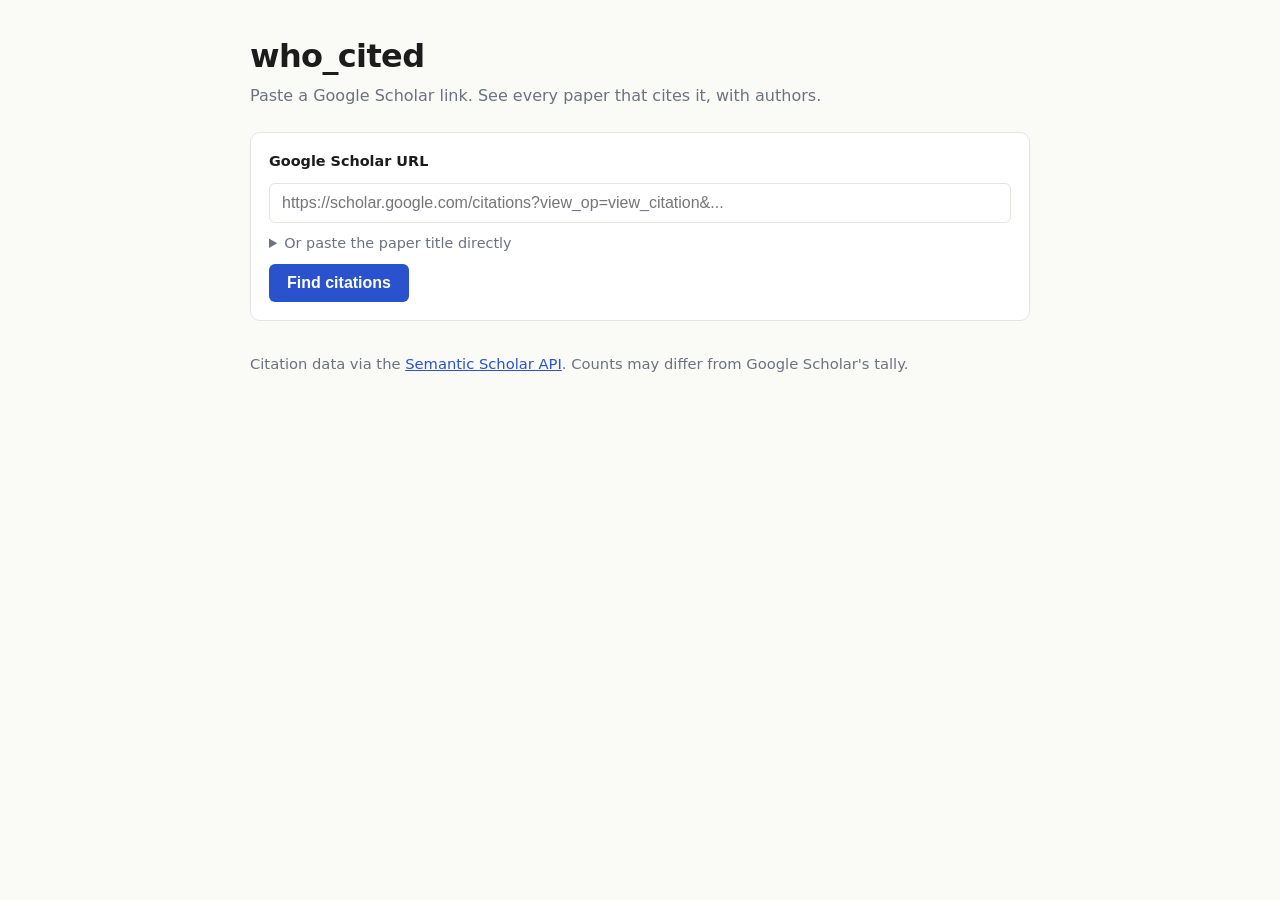
==== templates/index.html @ 2b82d714 "update" ====
<!doctype html>
<html lang="en">
<head>
  <meta charset="utf-8" />
  <meta name="viewport" content="width=device-width, initial-scale=1" />
  <title>who_cited — find papers that cite a Google Scholar article</title>
  <link rel="stylesheet" href="/static/style.css" />
</head>
<body>
  <main class="wrap">
    <header>
      <h1>who_cited</h1>
      <p class="sub">Paste a Google Scholar link. See every paper that cites it, with authors.</p>
    </header>

    <form id="search-form">
      <label for="url">Google Scholar URL</label>
      <input
        id="url"
        name="url"
        type="url"
        placeholder="https://scholar.google.com/citations?view_op=view_citation&..."
        autocomplete="off"
        required
      />
      <details id="title-fallback">
        <summary>Or paste the paper title directly</summary>
        <input id="title" name="title" type="text" placeholder="Paper title" autocomplete="off" />
      </details>
      <button type="submit" id="submit-btn">Find citations</button>
    </form>

    <section id="status" class="status" hidden></section>

    <section id="paper" class="paper" hidden>
      <h2 id="paper-title"></h2>
      <p id="paper-meta" class="muted"></p>
    </section>

    <section id="results" hidden>
      <h3><span id="count">0</span> citing papers</h3>
      <ol id="results-list"></ol>
    </section>

    <footer>
      <p class="muted">
        Citation data via the
        <a href="https://api.semanticscholar.org/" target="_blank" rel="noreferrer">Semantic Scholar API</a>.
        Counts may differ from Google Scholar's tally.
      </p>
    </footer>
  </main>

  <script src="/static/script.js"></script>
</body>
</html>
---- static/style.css ----
:root {
  --bg: #fafaf7;
  --fg: #1c1c1c;
  --muted: #6b7280;
  --accent: #2952cc;
  --accent-fg: #ffffff;
  --card: #ffffff;
  --border: #e5e5e0;
}

* { box-sizing: border-box; }

body {
  margin: 0;
  font-family: -apple-system, BlinkMacSystemFont, "Segoe UI", system-ui, sans-serif;
  background: var(--bg);
  color: var(--fg);
  line-height: 1.5;
}

.wrap {
  max-width: 820px;
  margin: 0 auto;
  padding: 32px 20px 80px;
}

header h1 {
  margin: 0 0 4px;
  font-size: 2rem;
  letter-spacing: -0.02em;
}

.sub {
  margin: 0 0 24px;
  color: var(--muted);
}

form {
  display: flex;
  flex-direction: column;
  gap: 10px;
  background: var(--card);
  border: 1px solid var(--border);
  border-radius: 10px;
  padding: 18px;
  margin-bottom: 16px;
}

label {
  font-size: 0.9rem;
  font-weight: 600;
}

input[type="url"], input[type="text"] {
  width: 100%;
  padding: 10px 12px;
  font-size: 1rem;
  border: 1px solid var(--border);
  border-radius: 6px;
  background: #fff;
}

input:focus {
  outline: 2px solid var(--accent);
  outline-offset: -1px;
}

details summary {
  cursor: pointer;
  color: var(--muted);
  font-size: 0.9rem;
}

details[open] summary { margin-bottom: 8px; }

button {
  align-self: flex-start;
  padding: 10px 18px;
  font-size: 1rem;
  font-weight: 600;
  background: var(--accent);
  color: var(--accent-fg);
  border: 0;
  border-radius: 6px;
  cursor: pointer;
}

button:disabled {
  opacity: 0.6;
  cursor: progress;
}

.status {
  padding: 12px 14px;
  border-radius: 8px;
  background: #fff8e1;
  border: 1px solid #f1c40f33;
  margin: 12px 0;
}

.status.error { background: #fdecea; border-color: #f5c6cb; }
.status.info  { background: #e8f0fe; border-color: #c3d4f7; }

.paper {
  background: var(--card);
  border: 1px solid var(--border);
  border-radius: 10px;
  padding: 16px 18px;
  margin: 16px 0;
}

.paper h2 { margin: 0 0 6px; font-size: 1.15rem; }

.muted { color: var(--muted); font-size: 0.92rem; }

#results h3 {
  margin: 24px 0 8px;
  font-size: 1.05rem;
  color: var(--muted);
  font-weight: 600;
}

#results-list {
  list-style: decimal;
  padding-left: 28px;
  margin: 0;
}

#results-list li {
  padding: 10px 4px;
  border-bottom: 1px solid var(--border);
}

#results-list li:last-child { border-bottom: 0; }

#results-list .title {
  font-weight: 600;
  text-decoration: none;
  color: var(--fg);
}

#results-list .title:hover { color: var(--accent); }

#results-list .authors {
  color: var(--fg);
  font-size: 0.95rem;
  margin-top: 2px;
}

#results-list .meta {
  color: var(--muted);
  font-size: 0.88rem;
  margin-top: 2px;
}

footer {
  margin-top: 32px;
  font-size: 0.85rem;
}

footer a { color: var(--accent); }
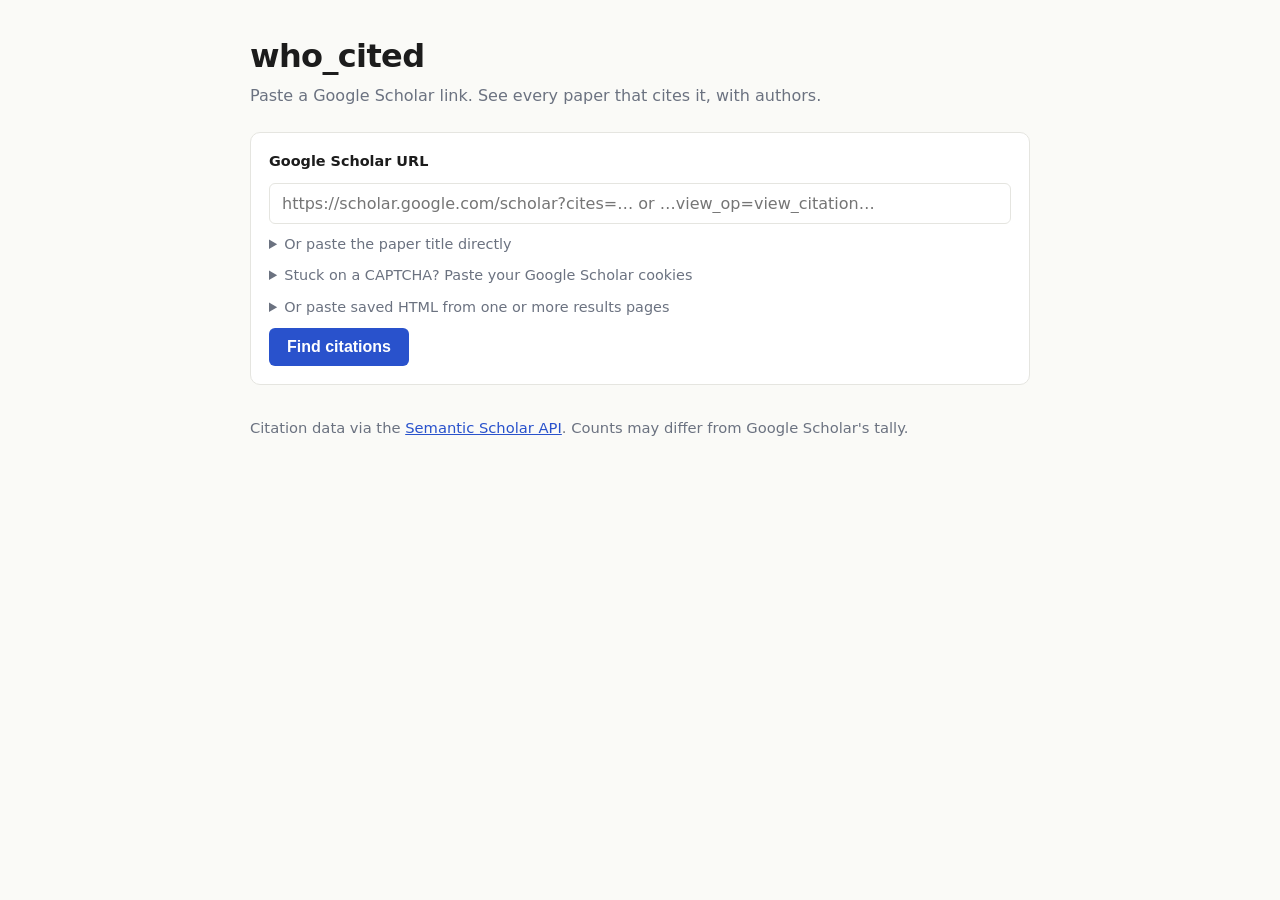
==== commit ab9c3c85: "support GS cites= URLs with multi-page scraping and fallback paths Adds three new ways to fetch citi" ====
--- a/templates/index.html
+++ b/templates/index.html
@@ -19,13 +19,33 @@
         id="url"
         name="url"
         type="url"
-        placeholder="https://scholar.google.com/citations?view_op=view_citation&..."
+        placeholder="https://scholar.google.com/scholar?cites=… or …view_op=view_citation…"
         autocomplete="off"
-        required
       />
       <details id="title-fallback">
         <summary>Or paste the paper title directly</summary>
         <input id="title" name="title" type="text" placeholder="Paper title" autocomplete="off" />
+      </details>
+      <details id="cookie-fallback">
+        <summary>Stuck on a CAPTCHA? Paste your Google Scholar cookies</summary>
+        <input
+          id="cookies"
+          name="cookies"
+          type="text"
+          placeholder="NID=...; __Secure-3PSID=...; __Secure-3PAPISID=...; (from a logged-in browser tab)"
+          autocomplete="off"
+        />
+        <p class="muted">DevTools → Application → Cookies → scholar.google.com. Copy as a single header string.</p>
+      </details>
+      <details id="html-fallback">
+        <summary>Or paste saved HTML from one or more results pages</summary>
+        <textarea
+          id="html"
+          name="html"
+          rows="6"
+          placeholder="View source of scholar.google.com/scholar?cites=… and paste here. Concatenate multiple pages for more results."
+        ></textarea>
+        <p class="muted">Foolproof fallback when GS blocks the scraper.</p>
       </details>
       <button type="submit" id="submit-btn">Find citations</button>
     </form>
@@ -38,7 +58,7 @@
     </section>
 
     <section id="results" hidden>
-      <h3><span id="count">0</span> citing papers</h3>
+      <h3><span id="count">0</span> citing papers <span id="total-suffix" class="muted"></span></h3>
       <ol id="results-list"></ol>
     </section>
 
--- a/static/style.css
+++ b/static/style.css
@@ -51,14 +51,17 @@
   font-weight: 600;
 }
 
-input[type="url"], input[type="text"] {
+input[type="url"], input[type="text"], textarea {
   width: 100%;
   padding: 10px 12px;
   font-size: 1rem;
   border: 1px solid var(--border);
   border-radius: 6px;
   background: #fff;
+  font-family: inherit;
 }
+
+textarea { resize: vertical; min-height: 80px; }
 
 input:focus {
   outline: 2px solid var(--accent);
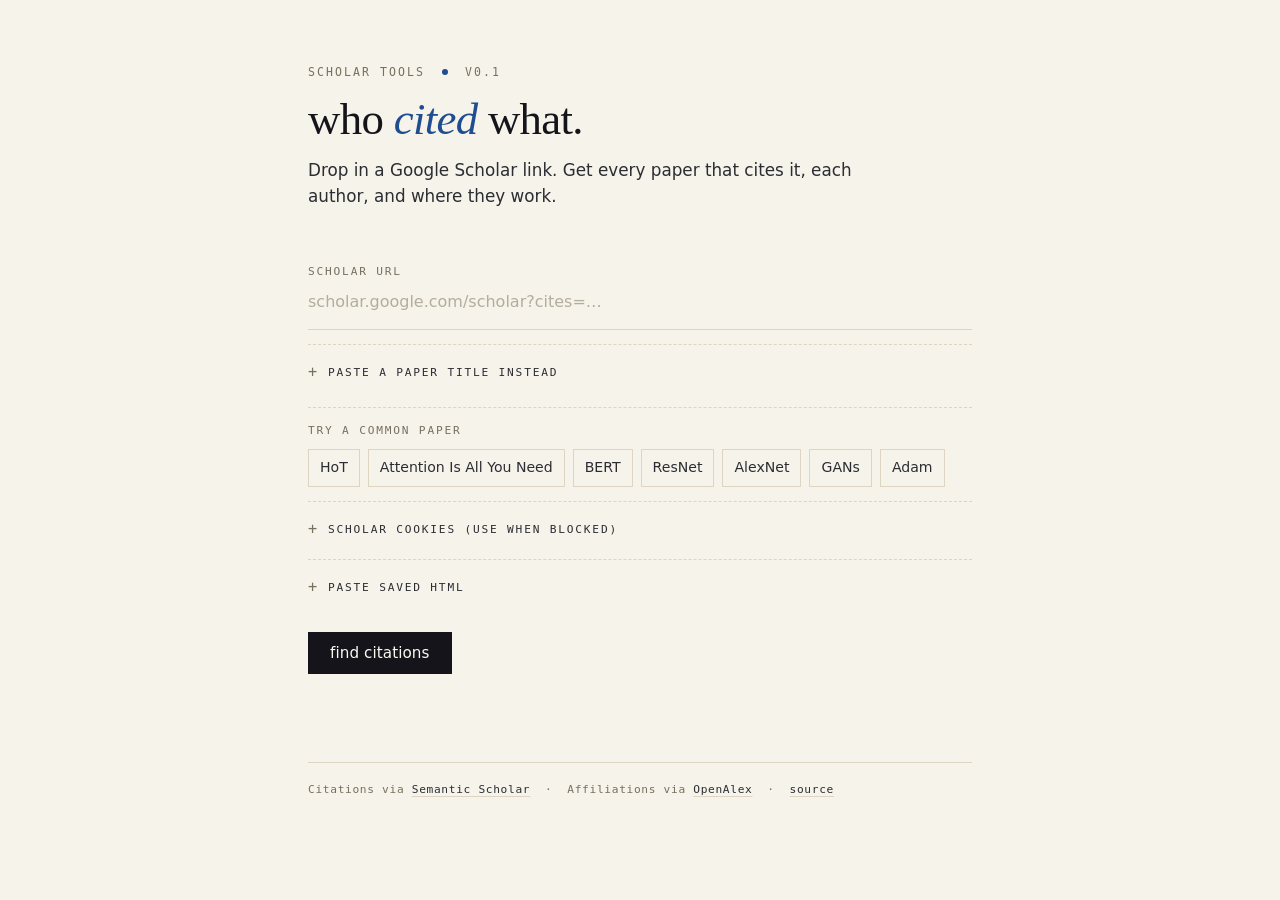
==== commit 6a072596: "Add preset citation examples and blocked Scholar guidance" ====
--- a/templates/index.html
+++ b/templates/index.html
@@ -3,70 +3,110 @@
 <head>
   <meta charset="utf-8" />
   <meta name="viewport" content="width=device-width, initial-scale=1" />
-  <title>who_cited — find papers that cite a Google Scholar article</title>
+  <title>who_cited — every paper that cites yours</title>
   <link rel="stylesheet" href="/static/style.css" />
 </head>
 <body>
   <main class="wrap">
     <header>
-      <h1>who_cited</h1>
-      <p class="sub">Paste a Google Scholar link. See every paper that cites it, with authors.</p>
+      <p class="kicker">scholar tools <span class="dot"></span> v0.1</p>
+      <h1>who <em>cited</em> what.</h1>
+      <p class="sub">
+        Drop in a Google Scholar link. Get every paper that cites it,
+        each author, and where they work.
+      </p>
     </header>
 
     <form id="search-form">
-      <label for="url">Google Scholar URL</label>
-      <input
-        id="url"
-        name="url"
-        type="url"
-        placeholder="https://scholar.google.com/scholar?cites=… or …view_op=view_citation…"
-        autocomplete="off"
-      />
-      <details id="title-fallback">
-        <summary>Or paste the paper title directly</summary>
-        <input id="title" name="title" type="text" placeholder="Paper title" autocomplete="off" />
-      </details>
-      <details id="cookie-fallback">
-        <summary>Stuck on a CAPTCHA? Paste your Google Scholar cookies</summary>
+      <div class="field">
+        <label for="url">scholar URL</label>
         <input
-          id="cookies"
-          name="cookies"
-          type="text"
-          placeholder="NID=...; __Secure-3PSID=...; __Secure-3PAPISID=...; (from a logged-in browser tab)"
+          id="url"
+          name="url"
+          type="url"
+          placeholder="scholar.google.com/scholar?cites=…"
           autocomplete="off"
         />
-        <p class="muted">DevTools → Application → Cookies → scholar.google.com. Copy as a single header string.</p>
+      </div>
+
+      <details id="title-fallback">
+        <summary>paste a paper title instead</summary>
+        <div class="field" style="margin-top: 8px;">
+          <input id="title" name="title" type="text" placeholder="Attention Is All You Need" autocomplete="off" />
+        </div>
       </details>
+
+      <section class="presets" aria-labelledby="presets-label">
+        <p id="presets-label">try a common paper</p>
+        <div class="preset-buttons">
+          <button
+            type="button"
+            data-title="HoT: Highlighted Chain of Thought for Referencing Supporting Facts from Inputs"
+            data-url="https://scholar.google.com/scholar_lookup?arxiv_id=2503.02003&amp;hl=en"
+          >HoT</button>
+          <button type="button" data-title="Attention Is All You Need">Attention Is All You Need</button>
+          <button type="button" data-title="BERT: Pre-training of Deep Bidirectional Transformers for Language Understanding">BERT</button>
+          <button type="button" data-title="Deep Residual Learning for Image Recognition">ResNet</button>
+          <button type="button" data-title="ImageNet Classification with Deep Convolutional Neural Networks">AlexNet</button>
+          <button type="button" data-title="Generative Adversarial Nets">GANs</button>
+          <button type="button" data-title="Adam: A Method for Stochastic Optimization">Adam</button>
+        </div>
+      </section>
+
+      <details id="cookie-fallback">
+        <summary>scholar cookies (use when blocked)</summary>
+        <div class="field" style="margin-top: 8px;">
+          <input
+            id="cookies"
+            name="cookies"
+            type="text"
+            placeholder="NID=…; __Secure-3PSID=…"
+            autocomplete="off"
+          />
+        </div>
+        <p class="muted">DevTools → Application → Cookies → scholar.google.com. Paste as one header string.</p>
+      </details>
+
       <details id="html-fallback">
-        <summary>Or paste saved HTML from one or more results pages</summary>
-        <textarea
-          id="html"
-          name="html"
-          rows="6"
-          placeholder="View source of scholar.google.com/scholar?cites=… and paste here. Concatenate multiple pages for more results."
-        ></textarea>
+        <summary>paste saved HTML</summary>
+        <div class="field" style="margin-top: 8px;">
+          <textarea
+            id="html"
+            name="html"
+            rows="6"
+            placeholder="view-source of scholar.google.com/scholar?cites=… — concatenate multiple pages for more results"
+          ></textarea>
+        </div>
         <p class="muted">Foolproof fallback when GS blocks the scraper.</p>
       </details>
-      <button type="submit" id="submit-btn">Find citations</button>
+
+      <button type="submit" id="submit-btn">find citations</button>
     </form>
 
     <section id="status" class="status" hidden></section>
 
     <section id="paper" class="paper" hidden>
       <h2 id="paper-title"></h2>
-      <p id="paper-meta" class="muted"></p>
+      <p id="paper-meta"></p>
     </section>
 
     <section id="results" hidden>
-      <h3><span id="count">0</span> citing papers <span id="total-suffix" class="muted"></span></h3>
+      <h3>
+        <span id="count">0</span>
+        <span>citing papers</span>
+        <span id="total-suffix"></span>
+      </h3>
       <ol id="results-list"></ol>
     </section>
 
     <footer>
-      <p class="muted">
-        Citation data via the
-        <a href="https://api.semanticscholar.org/" target="_blank" rel="noreferrer">Semantic Scholar API</a>.
-        Counts may differ from Google Scholar's tally.
+      <p>
+        Citations via
+        <a href="https://api.semanticscholar.org/" target="_blank" rel="noreferrer">Semantic Scholar</a>
+        &nbsp;·&nbsp; Affiliations via
+        <a href="https://openalex.org/" target="_blank" rel="noreferrer">OpenAlex</a>
+        &nbsp;·&nbsp;
+        <a href="https://github.com/LoganBolton/who_cited" target="_blank" rel="noreferrer">source</a>
       </p>
     </footer>
   </main>
--- a/static/style.css
+++ b/static/style.css
@@ -1,164 +1,455 @@
 :root {
-  --bg: #fafaf7;
-  --fg: #1c1c1c;
-  --muted: #6b7280;
-  --accent: #2952cc;
-  --accent-fg: #ffffff;
-  --card: #ffffff;
-  --border: #e5e5e0;
+  --bg: #f6f3eb;
+  --paper: #fbf9f2;
+  --ink: #14141a;
+  --ink-2: #2c2c33;
+  --muted: #76705f;
+  --rule: #ddd5c1;
+  --rule-soft: #ece5d2;
+  --accent: #1f4d8f;
+  --warn: #b34320;
+
+  --serif: "Iowan Old Style", "Charter", "Palatino Linotype", "Palatino", Georgia, serif;
+  --sans: -apple-system, BlinkMacSystemFont, "Inter", "Segoe UI", system-ui, sans-serif;
+  --mono: "IBM Plex Mono", "JetBrains Mono", "Source Code Pro", ui-monospace, "SF Mono", Menlo, monospace;
 }
 
 * { box-sizing: border-box; }
+
+html { -webkit-font-smoothing: antialiased; -moz-osx-font-smoothing: grayscale; }
 
 body {
   margin: 0;
-  font-family: -apple-system, BlinkMacSystemFont, "Segoe UI", system-ui, sans-serif;
+  font-family: var(--sans);
   background: var(--bg);
-  color: var(--fg);
-  line-height: 1.5;
-}
+  color: var(--ink);
+  font-size: 16px;
+  line-height: 1.55;
+}
+
+::selection { background: var(--ink); color: var(--paper); }
 
 .wrap {
-  max-width: 820px;
+  max-width: 720px;
   margin: 0 auto;
-  padding: 32px 20px 80px;
-}
-
-header h1 {
-  margin: 0 0 4px;
-  font-size: 2rem;
-  letter-spacing: -0.02em;
-}
+  padding: 64px 28px 96px;
+}
+
+/* ---------- header ---------------------------------------------------- */
+
+header { margin-bottom: 48px; }
+
+.kicker {
+  font-family: var(--mono);
+  font-size: 0.72rem;
+  letter-spacing: 0.18em;
+  text-transform: uppercase;
+  color: var(--muted);
+  margin: 0 0 14px;
+}
+
+.kicker .dot {
+  display: inline-block;
+  width: 6px;
+  height: 6px;
+  background: var(--accent);
+  border-radius: 50%;
+  vertical-align: 1px;
+  margin: 0 8px;
+}
+
+h1 {
+  font-family: var(--serif);
+  font-weight: 500;
+  font-size: clamp(2.2rem, 5vw, 2.8rem);
+  line-height: 1.05;
+  letter-spacing: -0.015em;
+  margin: 0 0 14px;
+}
+
+h1 em { font-style: italic; color: var(--accent); font-weight: 400; }
 
 .sub {
-  margin: 0 0 24px;
-  color: var(--muted);
-}
-
-form {
+  font-size: 1.05rem;
+  color: var(--ink-2);
+  max-width: 56ch;
+  margin: 0;
+}
+
+/* ---------- form ------------------------------------------------------ */
+
+form { margin-top: 36px; }
+
+.field {
   display: flex;
   flex-direction: column;
+  border-bottom: 1px solid var(--rule);
+  padding: 6px 0 8px;
+  margin-bottom: 6px;
+  transition: border-color 0.15s ease;
+}
+
+.field:focus-within { border-bottom-color: var(--ink); }
+
+label, summary {
+  font-family: var(--mono);
+  font-size: 0.7rem;
+  letter-spacing: 0.16em;
+  text-transform: uppercase;
+  color: var(--muted);
+}
+
+label { margin-bottom: 6px; }
+
+input[type="url"],
+input[type="text"],
+textarea {
+  width: 100%;
+  background: transparent;
+  border: 0;
+  padding: 4px 0 6px;
+  font: inherit;
+  color: var(--ink);
+}
+
+input::placeholder, textarea::placeholder { color: #b3ad9c; }
+input:focus, textarea:focus { outline: 0; }
+
+textarea {
+  resize: vertical;
+  min-height: 96px;
+  font-family: var(--mono);
+  font-size: 0.85rem;
+  line-height: 1.5;
+  padding-top: 8px;
+}
+
+/* details panels: cookie / html / title fallbacks */
+details {
+  margin: 14px 0 0;
+  border-top: 1px dashed var(--rule);
+  padding-top: 12px;
+}
+
+details summary {
+  list-style: none;
+  cursor: pointer;
+  user-select: none;
+  display: inline-flex;
+  align-items: center;
+  gap: 8px;
+  color: var(--ink-2);
+  padding: 4px 0;
+}
+details summary::-webkit-details-marker { display: none; }
+details summary::before {
+  content: "+";
+  font-family: var(--mono);
+  color: var(--muted);
+  font-size: 0.95rem;
+  width: 12px;
+  display: inline-block;
+}
+details[open] summary::before { content: "−"; }
+details summary:hover { color: var(--ink); }
+
+details p.muted {
+  font-family: var(--sans);
+  font-size: 0.82rem;
+  letter-spacing: 0;
+  text-transform: none;
+  color: var(--muted);
+  margin: 6px 0 0;
+}
+
+details > input,
+details > textarea { margin-top: 8px; }
+
+.presets {
+  margin: 18px 0 0;
+  padding-top: 14px;
+  border-top: 1px dashed var(--rule);
+}
+
+.presets p {
+  margin: 0 0 10px;
+  font-family: var(--mono);
+  font-size: 0.7rem;
+  letter-spacing: 0.16em;
+  text-transform: uppercase;
+  color: var(--muted);
+}
+
+.preset-buttons {
+  display: flex;
+  flex-wrap: wrap;
+  gap: 8px;
+}
+
+.preset-buttons button {
+  min-height: 34px;
+  padding: 7px 11px;
+  border: 1px solid var(--rule);
+  background: transparent;
+  color: var(--ink-2);
+  font: inherit;
+  font-size: 0.88rem;
+  cursor: pointer;
+  transition: border-color 0.15s ease, background 0.15s ease, color 0.15s ease;
+}
+
+.preset-buttons button:hover {
+  border-color: var(--ink);
+  color: var(--ink);
+  background: rgba(20, 20, 26, 0.035);
+}
+
+.preset-buttons button:disabled {
+  cursor: progress;
+  color: var(--muted);
+  border-color: var(--rule-soft);
+}
+
+.preset-buttons button[aria-busy="true"] {
+  border-color: var(--accent);
+  color: var(--accent);
+  background: rgba(31, 77, 143, 0.06);
+}
+
+button[type="submit"] {
+  margin-top: 28px;
+  padding: 12px 22px;
+  background: var(--ink);
+  color: var(--paper);
+  border: 0;
+  font-family: var(--sans);
+  font-weight: 500;
+  font-size: 0.95rem;
+  letter-spacing: 0.005em;
+  cursor: pointer;
+  transition: background 0.15s ease, transform 0.05s ease;
+}
+button[type="submit"]:hover { background: #000; }
+button[type="submit"]:active { transform: translateY(1px); }
+button[type="submit"]:disabled { background: var(--muted); cursor: progress; }
+
+/* ---------- status ---------------------------------------------------- */
+
+.status {
+  margin-top: 32px;
+  padding: 10px 14px;
+  font-size: 0.92rem;
+  border-left: 2px solid var(--accent);
+  background: rgba(31, 77, 143, 0.05);
+  color: var(--ink-2);
+  white-space: pre-line;
+}
+.status.error { border-left-color: var(--warn); background: rgba(179, 67, 32, 0.06); }
+
+/* ---------- paper meta (currently a placeholder; render small) -------- */
+
+.paper {
+  margin-top: 36px;
+  padding-bottom: 18px;
+  border-bottom: 1px solid var(--rule-soft);
+}
+.paper h2 {
+  font-family: var(--serif);
+  font-size: 1.1rem;
+  font-weight: 500;
+  margin: 0 0 4px;
+  color: var(--ink-2);
+}
+.paper p {
+  font-family: var(--mono);
+  font-size: 0.72rem;
+  letter-spacing: 0.06em;
+  color: var(--muted);
+  margin: 0;
+}
+
+/* ---------- results --------------------------------------------------- */
+
+#results { margin-top: 44px; }
+
+#results h3 {
+  font-family: var(--mono);
+  font-size: 0.7rem;
+  letter-spacing: 0.18em;
+  text-transform: uppercase;
+  color: var(--muted);
+  font-weight: 500;
+  margin: 0 0 24px;
+  display: flex;
+  align-items: baseline;
   gap: 10px;
-  background: var(--card);
-  border: 1px solid var(--border);
-  border-radius: 10px;
-  padding: 18px;
-  margin-bottom: 16px;
-}
-
-label {
-  font-size: 0.9rem;
-  font-weight: 600;
-}
-
-input[type="url"], input[type="text"], textarea {
-  width: 100%;
-  padding: 10px 12px;
-  font-size: 1rem;
-  border: 1px solid var(--border);
-  border-radius: 6px;
-  background: #fff;
-  font-family: inherit;
-}
-
-textarea { resize: vertical; min-height: 80px; }
-
-input:focus {
-  outline: 2px solid var(--accent);
-  outline-offset: -1px;
-}
-
-details summary {
-  cursor: pointer;
-  color: var(--muted);
-  font-size: 0.9rem;
-}
-
-details[open] summary { margin-bottom: 8px; }
-
-button {
-  align-self: flex-start;
-  padding: 10px 18px;
-  font-size: 1rem;
-  font-weight: 600;
-  background: var(--accent);
-  color: var(--accent-fg);
-  border: 0;
-  border-radius: 6px;
-  cursor: pointer;
-}
-
-button:disabled {
-  opacity: 0.6;
-  cursor: progress;
-}
-
-.status {
-  padding: 12px 14px;
-  border-radius: 8px;
-  background: #fff8e1;
-  border: 1px solid #f1c40f33;
-  margin: 12px 0;
-}
-
-.status.error { background: #fdecea; border-color: #f5c6cb; }
-.status.info  { background: #e8f0fe; border-color: #c3d4f7; }
-
-.paper {
-  background: var(--card);
-  border: 1px solid var(--border);
-  border-radius: 10px;
-  padding: 16px 18px;
-  margin: 16px 0;
-}
-
-.paper h2 { margin: 0 0 6px; font-size: 1.15rem; }
-
-.muted { color: var(--muted); font-size: 0.92rem; }
-
-#results h3 {
-  margin: 24px 0 8px;
-  font-size: 1.05rem;
-  color: var(--muted);
-  font-weight: 600;
+}
+
+#results h3 #count {
+  font-family: var(--serif);
+  font-size: 1.6rem;
+  font-weight: 500;
+  color: var(--ink);
+  letter-spacing: -0.01em;
+}
+
+#results h3 #total-suffix {
+  font-family: var(--mono);
+  font-size: 0.72rem;
+  letter-spacing: 0.06em;
+  color: var(--muted);
+  text-transform: none;
 }
 
 #results-list {
-  list-style: decimal;
-  padding-left: 28px;
+  list-style: none;
   margin: 0;
+  padding: 0;
+  counter-reset: ref;
 }
 
 #results-list li {
-  padding: 10px 4px;
-  border-bottom: 1px solid var(--border);
-}
-
-#results-list li:last-child { border-bottom: 0; }
+  counter-increment: ref;
+  position: relative;
+  padding: 22px 0 22px 56px;
+  border-top: 1px solid var(--rule-soft);
+}
+
+#results-list li::before {
+  content: counter(ref, decimal-leading-zero);
+  position: absolute;
+  left: 0;
+  top: 24px;
+  font-family: var(--mono);
+  font-size: 0.7rem;
+  letter-spacing: 0.08em;
+  color: var(--muted);
+}
 
 #results-list .title {
-  font-weight: 600;
+  display: inline;
+  font-family: var(--serif);
+  font-size: 1.18rem;
+  line-height: 1.32;
+  font-weight: 500;
+  color: var(--ink);
   text-decoration: none;
-  color: var(--fg);
-}
-
-#results-list .title:hover { color: var(--accent); }
-
-#results-list .authors {
-  color: var(--fg);
-  font-size: 0.95rem;
-  margin-top: 2px;
-}
+  letter-spacing: -0.005em;
+  background-image: linear-gradient(var(--rule), var(--rule));
+  background-repeat: no-repeat;
+  background-size: 100% 1px;
+  background-position: 0 100%;
+  transition: background-image 0.15s ease;
+}
+#results-list .title:hover {
+  background-image: linear-gradient(var(--ink), var(--ink));
+}
+
+/* ---------- authors --------------------------------------------------- */
+
+.authors { margin-top: 12px; }
+
+.author-list {
+  list-style: none;
+  margin: 0;
+  padding: 0;
+  display: grid;
+  grid-template-columns: repeat(auto-fit, minmax(170px, 1fr));
+  gap: 8px 20px;
+  font-size: 0.92rem;
+}
+
+.author-list .author {
+  display: flex;
+  flex-direction: column;
+  gap: 1px;
+  min-width: 0;
+}
+
+.author-list .author-name {
+  color: var(--ink-2);
+  font-weight: 500;
+  letter-spacing: -0.005em;
+  white-space: nowrap;
+  overflow: hidden;
+  text-overflow: ellipsis;
+}
+
+.author-list .author-affil {
+  color: var(--muted);
+  font-family: var(--serif);
+  font-style: italic;
+  font-size: 0.85rem;
+  letter-spacing: 0;
+  white-space: nowrap;
+  overflow: hidden;
+  text-overflow: ellipsis;
+}
+
+.author-list .author-more {
+  color: var(--muted);
+  font-style: italic;
+  font-family: var(--serif);
+  font-size: 0.92rem;
+  align-self: center;
+}
+
+/* ---------- per-result meta line ------------------------------------- */
 
 #results-list .meta {
-  color: var(--muted);
-  font-size: 0.88rem;
-  margin-top: 2px;
-}
+  font-family: var(--mono);
+  font-size: 0.7rem;
+  letter-spacing: 0.06em;
+  color: var(--muted);
+  margin-top: 10px;
+  text-transform: lowercase;
+}
+
+/* ---------- footer --------------------------------------------------- */
 
 footer {
-  margin-top: 32px;
-  font-size: 0.85rem;
-}
-
-footer a { color: var(--accent); }
+  margin-top: 88px;
+  padding-top: 18px;
+  border-top: 1px solid var(--rule);
+  font-family: var(--mono);
+  font-size: 0.7rem;
+  letter-spacing: 0.06em;
+  color: var(--muted);
+}
+footer p { margin: 0; }
+footer a {
+  color: var(--ink-2);
+  text-decoration: underline;
+  text-decoration-color: var(--rule);
+  text-underline-offset: 3px;
+  transition: text-decoration-color 0.15s ease;
+}
+footer a:hover { text-decoration-color: var(--ink); }
+
+/* ---------- dark mode ------------------------------------------------ */
+
+@media (prefers-color-scheme: dark) {
+  :root {
+    --bg: #15141a;
+    --paper: #1c1b22;
+    --ink: #ece9e0;
+    --ink-2: #d4cfc1;
+    --muted: #88836f;
+    --rule: #2c2b33;
+    --rule-soft: #232229;
+    --accent: #8aaee0;
+    --warn: #d27a55;
+  }
+  ::selection { background: var(--ink); color: var(--bg); }
+  button[type="submit"]:hover { background: #fff; color: var(--bg); }
+  .preset-buttons button:hover { background: rgba(236, 233, 224, 0.06); }
+  input::placeholder, textarea::placeholder { color: #555248; }
+}
+
+/* ---------- small screens -------------------------------------------- */
+
+@media (max-width: 520px) {
+  .wrap { padding: 40px 18px 64px; }
+  #results-list li { padding-left: 40px; }
+  .author-list { grid-template-columns: 1fr 1fr; }
+}
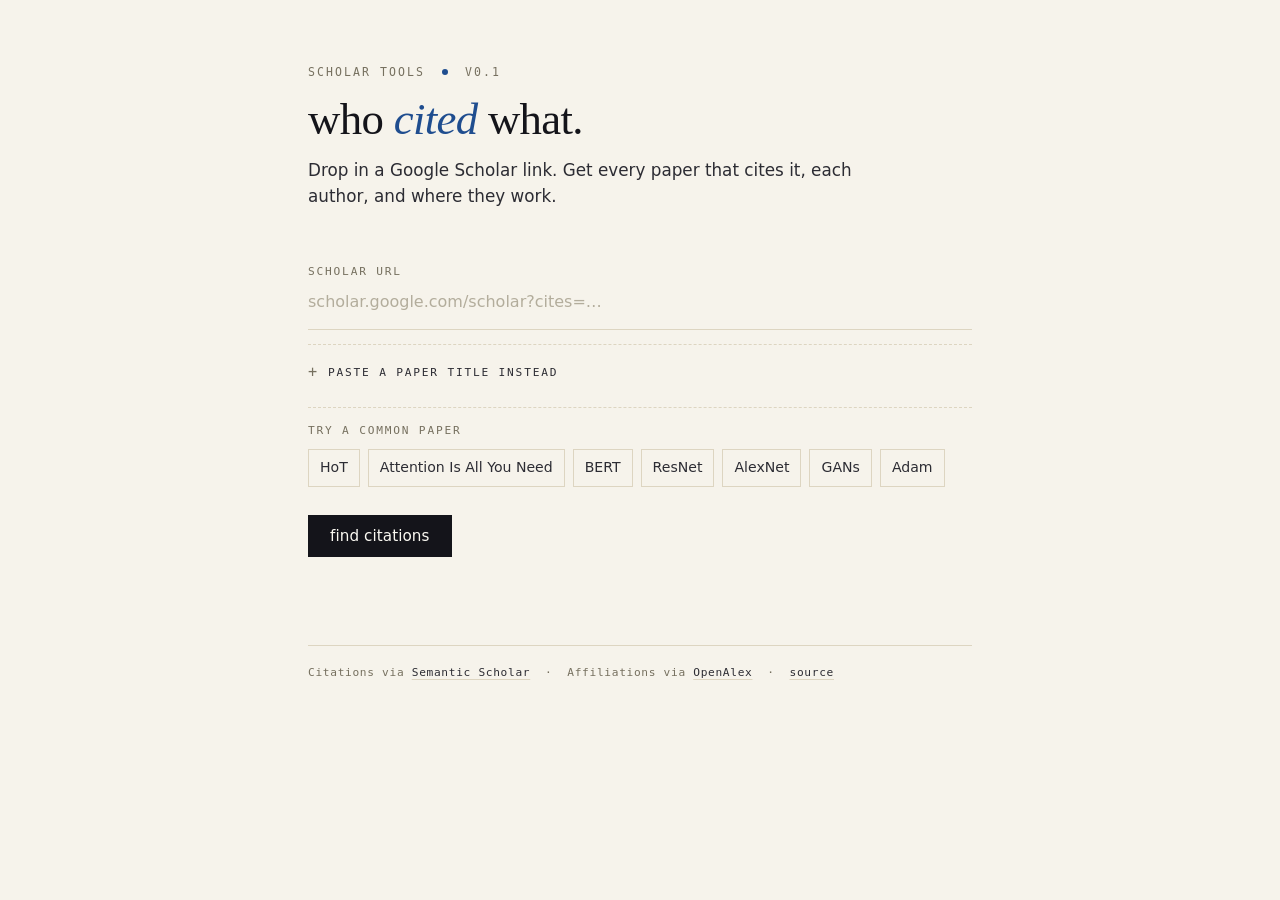
==== commit 0afde34b: "Remove manual Scholar fallback inputs" ====
--- a/templates/index.html
+++ b/templates/index.html
@@ -53,33 +53,6 @@
         </div>
       </section>
 
-      <details id="cookie-fallback">
-        <summary>scholar cookies (use when blocked)</summary>
-        <div class="field" style="margin-top: 8px;">
-          <input
-            id="cookies"
-            name="cookies"
-            type="text"
-            placeholder="NID=…; __Secure-3PSID=…"
-            autocomplete="off"
-          />
-        </div>
-        <p class="muted">DevTools → Application → Cookies → scholar.google.com. Paste as one header string.</p>
-      </details>
-
-      <details id="html-fallback">
-        <summary>paste saved HTML</summary>
-        <div class="field" style="margin-top: 8px;">
-          <textarea
-            id="html"
-            name="html"
-            rows="6"
-            placeholder="view-source of scholar.google.com/scholar?cites=… — concatenate multiple pages for more results"
-          ></textarea>
-        </div>
-        <p class="muted">Foolproof fallback when GS blocks the scraper.</p>
-      </details>
-
       <button type="submit" id="submit-btn">find citations</button>
     </form>
 
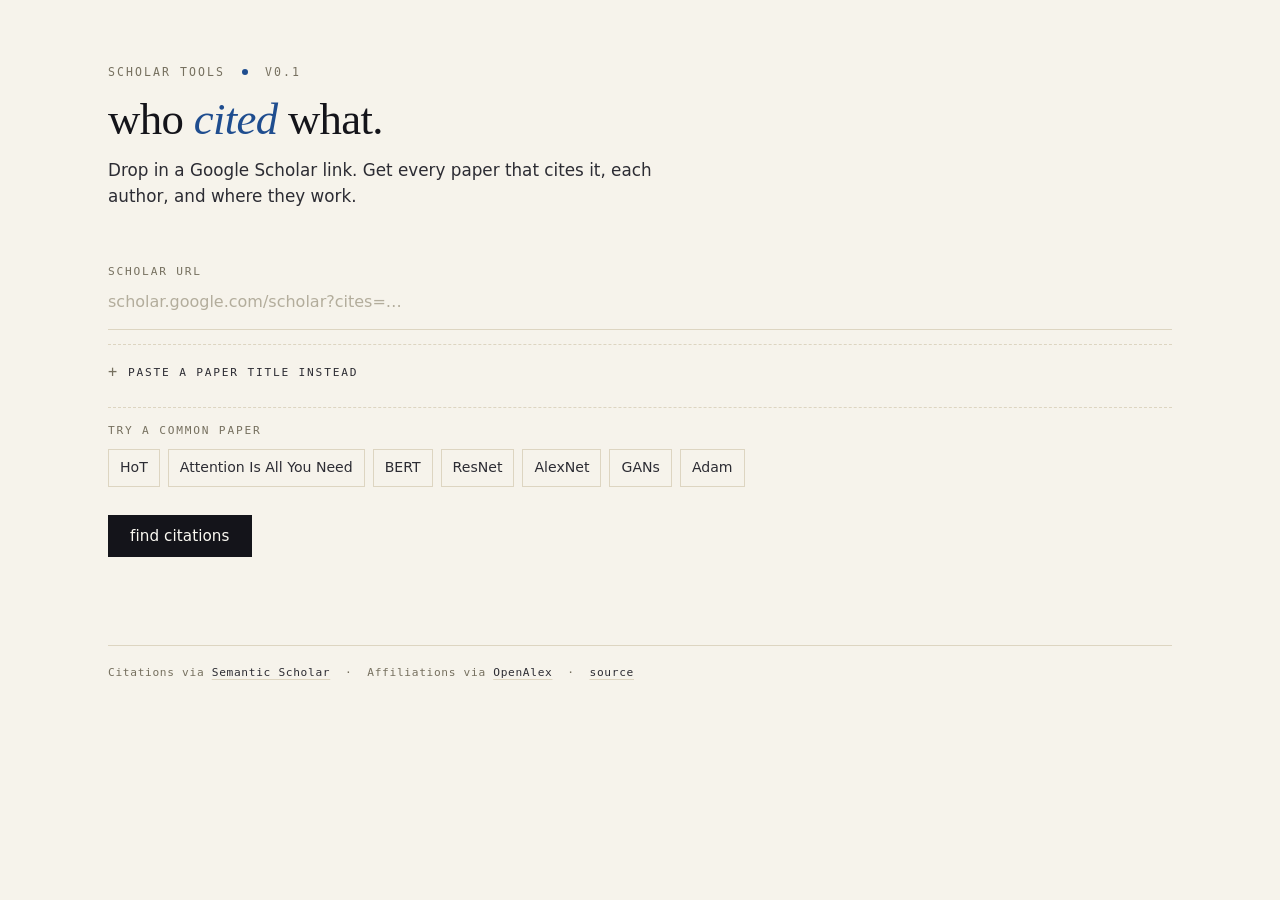
==== commit 3596feda: "Render citation authors as searchable table" ====
--- a/templates/index.html
+++ b/templates/index.html
@@ -66,10 +66,34 @@
     <section id="results" hidden>
       <h3>
         <span id="count">0</span>
-        <span>citing papers</span>
+        <span>people</span>
+        <span id="paper-count">0 citing papers</span>
         <span id="total-suffix"></span>
       </h3>
-      <ol id="results-list"></ol>
+      <div class="result-tools">
+        <label for="people-filter">filter people, affiliations, papers</label>
+        <input
+          id="people-filter"
+          type="search"
+          placeholder="Search Stanford, Google, Nguyen, chain of thought..."
+          autocomplete="off"
+        />
+        <span id="visible-count"></span>
+      </div>
+      <div class="people-table-wrap">
+        <table class="people-table">
+          <thead>
+            <tr>
+              <th scope="col">Person</th>
+              <th scope="col">Affiliation</th>
+              <th scope="col">Citing paper</th>
+              <th scope="col">Year</th>
+              <th scope="col">Venue</th>
+            </tr>
+          </thead>
+          <tbody id="people-body"></tbody>
+        </table>
+      </div>
     </section>
 
     <footer>
--- a/static/style.css
+++ b/static/style.css
@@ -30,7 +30,7 @@
 ::selection { background: var(--ink); color: var(--paper); }
 
 .wrap {
-  max-width: 720px;
+  max-width: 1120px;
   margin: 0 auto;
   padding: 64px 28px 96px;
 }
@@ -124,7 +124,7 @@
   padding-top: 8px;
 }
 
-/* details panels: cookie / html / title fallbacks */
+/* details panels: title fallback */
 details {
   margin: 14px 0 0;
   border-top: 1px dashed var(--rule);
@@ -268,7 +268,7 @@
   margin: 0;
 }
 
-/* ---------- results --------------------------------------------------- */
+/* ---------- results table -------------------------------------------- */
 
 #results { margin-top: 44px; }
 
@@ -283,6 +283,7 @@
   display: flex;
   align-items: baseline;
   gap: 10px;
+  flex-wrap: wrap;
 }
 
 #results h3 #count {
@@ -293,6 +294,7 @@
   letter-spacing: -0.01em;
 }
 
+#results h3 #paper-count,
 #results h3 #total-suffix {
   font-family: var(--mono);
   font-size: 0.72rem;
@@ -301,108 +303,129 @@
   text-transform: none;
 }
 
-#results-list {
-  list-style: none;
+.result-tools {
+  display: grid;
+  grid-template-columns: minmax(220px, 1fr) auto;
+  align-items: end;
+  gap: 8px 18px;
+  margin-bottom: 14px;
+}
+
+.result-tools label {
+  grid-column: 1 / -1;
   margin: 0;
-  padding: 0;
-  counter-reset: ref;
-}
-
-#results-list li {
-  counter-increment: ref;
-  position: relative;
-  padding: 22px 0 22px 56px;
-  border-top: 1px solid var(--rule-soft);
-}
-
-#results-list li::before {
-  content: counter(ref, decimal-leading-zero);
-  position: absolute;
-  left: 0;
-  top: 24px;
-  font-family: var(--mono);
-  font-size: 0.7rem;
-  letter-spacing: 0.08em;
-  color: var(--muted);
-}
-
-#results-list .title {
-  display: inline;
-  font-family: var(--serif);
-  font-size: 1.18rem;
-  line-height: 1.32;
-  font-weight: 500;
-  color: var(--ink);
-  text-decoration: none;
-  letter-spacing: -0.005em;
-  background-image: linear-gradient(var(--rule), var(--rule));
-  background-repeat: no-repeat;
-  background-size: 100% 1px;
-  background-position: 0 100%;
-  transition: background-image 0.15s ease;
-}
-#results-list .title:hover {
-  background-image: linear-gradient(var(--ink), var(--ink));
-}
-
-/* ---------- authors --------------------------------------------------- */
-
-.authors { margin-top: 12px; }
-
-.author-list {
-  list-style: none;
-  margin: 0;
-  padding: 0;
-  display: grid;
-  grid-template-columns: repeat(auto-fit, minmax(170px, 1fr));
-  gap: 8px 20px;
-  font-size: 0.92rem;
-}
-
-.author-list .author {
-  display: flex;
-  flex-direction: column;
-  gap: 1px;
-  min-width: 0;
-}
-
-.author-list .author-name {
-  color: var(--ink-2);
-  font-weight: 500;
-  letter-spacing: -0.005em;
+}
+
+.result-tools input {
+  width: 100%;
+  min-height: 38px;
+  border: 1px solid var(--rule);
+  background: rgba(255, 255, 255, 0.22);
+  padding: 7px 10px;
+  font: inherit;
+  color: var(--ink);
+}
+
+.result-tools input:focus {
+  outline: 0;
+  border-color: var(--ink);
+}
+
+.result-tools #visible-count {
+  font-family: var(--mono);
+  font-size: 0.72rem;
+  letter-spacing: 0.06em;
+  color: var(--muted);
   white-space: nowrap;
-  overflow: hidden;
-  text-overflow: ellipsis;
-}
-
-.author-list .author-affil {
-  color: var(--muted);
-  font-family: var(--serif);
-  font-style: italic;
-  font-size: 0.85rem;
-  letter-spacing: 0;
-  white-space: nowrap;
-  overflow: hidden;
-  text-overflow: ellipsis;
-}
-
-.author-list .author-more {
-  color: var(--muted);
-  font-style: italic;
-  font-family: var(--serif);
-  font-size: 0.92rem;
-  align-self: center;
-}
-
-/* ---------- per-result meta line ------------------------------------- */
-
-#results-list .meta {
-  font-family: var(--mono);
-  font-size: 0.7rem;
-  letter-spacing: 0.06em;
-  color: var(--muted);
-  margin-top: 10px;
-  text-transform: lowercase;
+  padding-bottom: 8px;
+}
+
+.people-table-wrap {
+  width: 100%;
+  overflow-x: auto;
+  border-top: 1px solid var(--rule);
+  border-bottom: 1px solid var(--rule);
+}
+
+.people-table {
+  width: 100%;
+  min-width: 920px;
+  border-collapse: collapse;
+  table-layout: fixed;
+  font-size: 0.9rem;
+}
+
+.people-table th,
+.people-table td {
+  text-align: left;
+  vertical-align: top;
+  border-bottom: 1px solid var(--rule-soft);
+  border-right: 1px solid var(--rule-soft);
+  padding: 9px 10px;
+}
+
+.people-table th:last-child,
+.people-table td:last-child { border-right: 0; }
+
+.people-table th {
+  position: sticky;
+  top: 0;
+  z-index: 1;
+  background: var(--bg);
+  font-family: var(--mono);
+  font-size: 0.68rem;
+  letter-spacing: 0.12em;
+  text-transform: uppercase;
+  color: var(--muted);
+  font-weight: 500;
+}
+
+.people-table tbody tr:nth-child(even) { background: rgba(20, 20, 26, 0.018); }
+.people-table tbody tr:hover { background: rgba(31, 77, 143, 0.06); }
+
+.people-table th:nth-child(1),
+.people-table td:nth-child(1) { width: 18%; }
+.people-table th:nth-child(2),
+.people-table td:nth-child(2) { width: 24%; }
+.people-table th:nth-child(3),
+.people-table td:nth-child(3) { width: 35%; }
+.people-table th:nth-child(4),
+.people-table td:nth-child(4) { width: 8%; }
+.people-table th:nth-child(5),
+.people-table td:nth-child(5) { width: 15%; }
+
+.person-cell {
+  color: var(--ink);
+  font-weight: 600;
+}
+
+.affiliation-cell,
+.venue-cell {
+  color: var(--ink-2);
+}
+
+.muted-cell {
+  color: var(--muted);
+}
+
+.paper-cell a {
+  color: var(--ink);
+  text-decoration: underline;
+  text-decoration-color: var(--rule);
+  text-underline-offset: 3px;
+}
+
+.paper-cell a:hover { text-decoration-color: var(--ink); }
+
+.year-cell {
+  font-family: var(--mono);
+  font-size: 0.82rem;
+  color: var(--muted);
+}
+
+.empty-table-cell {
+  text-align: center;
+  padding: 24px 10px;
 }
 
 /* ---------- footer --------------------------------------------------- */
@@ -443,6 +466,7 @@
   ::selection { background: var(--ink); color: var(--bg); }
   button[type="submit"]:hover { background: #fff; color: var(--bg); }
   .preset-buttons button:hover { background: rgba(236, 233, 224, 0.06); }
+  .result-tools input { background: rgba(236, 233, 224, 0.04); }
   input::placeholder, textarea::placeholder { color: #555248; }
 }
 
@@ -450,6 +474,7 @@
 
 @media (max-width: 520px) {
   .wrap { padding: 40px 18px 64px; }
-  #results-list li { padding-left: 40px; }
-  .author-list { grid-template-columns: 1fr 1fr; }
-}
+  .result-tools { grid-template-columns: 1fr; }
+  .result-tools #visible-count { padding-bottom: 0; }
+  .people-table { min-width: 760px; }
+}
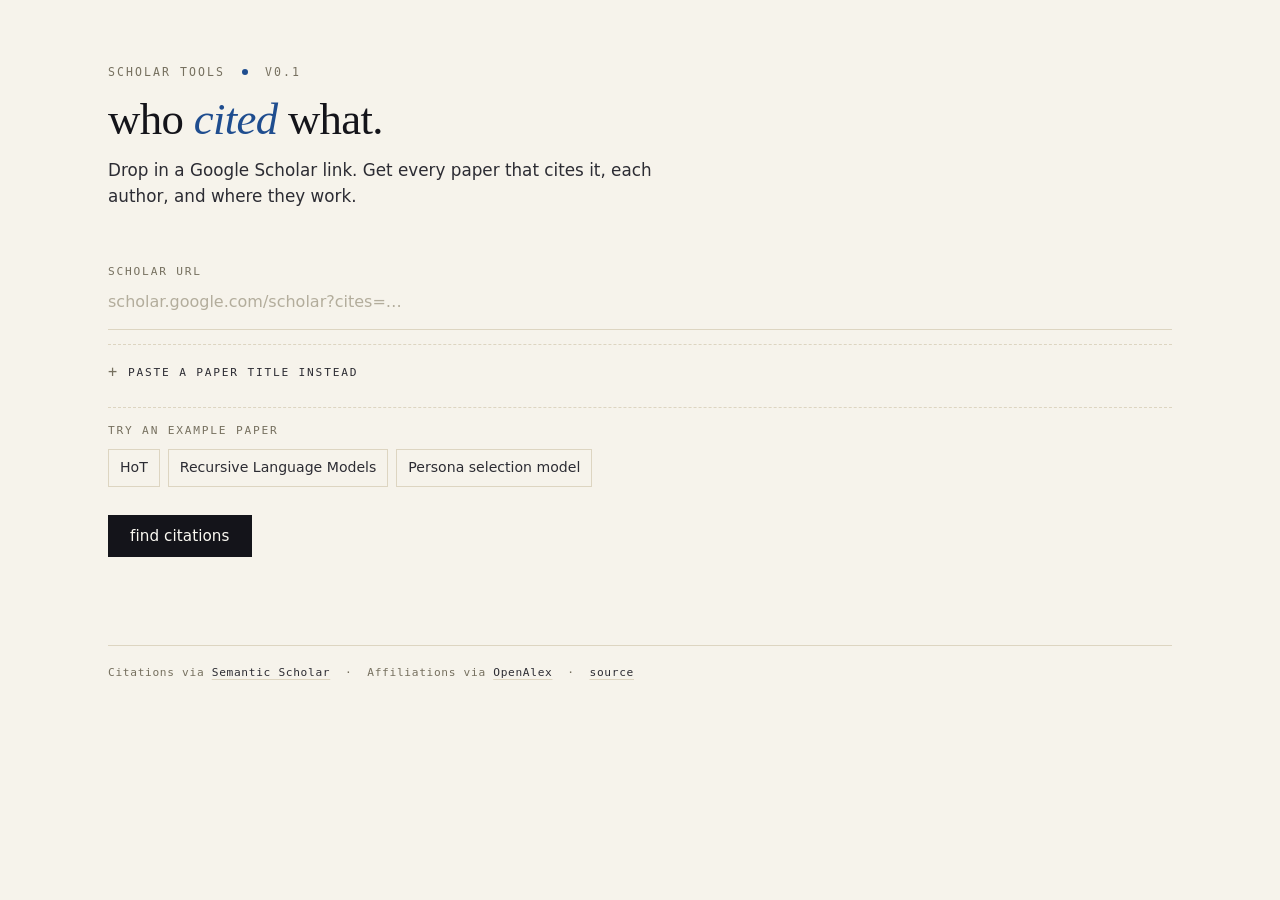
==== commit 6aec62bd: "Replace title presets with Scholar URL examples" ====
--- a/templates/index.html
+++ b/templates/index.html
@@ -32,24 +32,28 @@
       <details id="title-fallback">
         <summary>paste a paper title instead</summary>
         <div class="field" style="margin-top: 8px;">
-          <input id="title" name="title" type="text" placeholder="Attention Is All You Need" autocomplete="off" />
+          <input id="title" name="title" type="text" placeholder="Recursive Language Models" autocomplete="off" />
         </div>
       </details>
 
       <section class="presets" aria-labelledby="presets-label">
-        <p id="presets-label">try a common paper</p>
+        <p id="presets-label">try an example paper</p>
         <div class="preset-buttons">
           <button
             type="button"
             data-title="HoT: Highlighted Chain of Thought for Referencing Supporting Facts from Inputs"
             data-url="https://scholar.google.com/scholar_lookup?arxiv_id=2503.02003&amp;hl=en"
           >HoT</button>
-          <button type="button" data-title="Attention Is All You Need">Attention Is All You Need</button>
-          <button type="button" data-title="BERT: Pre-training of Deep Bidirectional Transformers for Language Understanding">BERT</button>
-          <button type="button" data-title="Deep Residual Learning for Image Recognition">ResNet</button>
-          <button type="button" data-title="ImageNet Classification with Deep Convolutional Neural Networks">AlexNet</button>
-          <button type="button" data-title="Generative Adversarial Nets">GANs</button>
-          <button type="button" data-title="Adam: A Method for Stochastic Optimization">Adam</button>
+          <button
+            type="button"
+            data-title="Recursive Language Models"
+            data-url="https://scholar.google.com/citations?view_op=view_citation&amp;hl=en&amp;user=rtCr0q4AAAAJ&amp;citation_for_view=rtCr0q4AAAAJ:eQOLeE2rZwMC"
+          >Recursive Language Models</button>
+          <button
+            type="button"
+            data-title="The persona selection model: Why AI assistants might behave like humans"
+            data-url="https://scholar.google.com/citations?view_op=view_citation&amp;hl=en&amp;user=fW7yK10AAAAJ&amp;sortby=pubdate&amp;citation_for_view=fW7yK10AAAAJ:HoB7MX3m0LUC"
+          >Persona selection model</button>
         </div>
       </section>
 
--- a/static/style.css
+++ b/static/style.css
@@ -349,7 +349,7 @@
 
 .people-table {
   width: 100%;
-  min-width: 920px;
+  min-width: 1180px;
   border-collapse: collapse;
   table-layout: fixed;
   font-size: 0.9rem;
@@ -384,15 +384,15 @@
 .people-table tbody tr:hover { background: rgba(31, 77, 143, 0.06); }
 
 .people-table th:nth-child(1),
-.people-table td:nth-child(1) { width: 18%; }
+.people-table td:nth-child(1) { width: 15%; }
 .people-table th:nth-child(2),
-.people-table td:nth-child(2) { width: 24%; }
+.people-table td:nth-child(2) { width: 20%; }
 .people-table th:nth-child(3),
-.people-table td:nth-child(3) { width: 35%; }
+.people-table td:nth-child(3) { width: 38%; }
 .people-table th:nth-child(4),
-.people-table td:nth-child(4) { width: 8%; }
+.people-table td:nth-child(4) { width: 7%; }
 .people-table th:nth-child(5),
-.people-table td:nth-child(5) { width: 15%; }
+.people-table td:nth-child(5) { width: 20%; }
 
 .person-cell {
   color: var(--ink);
@@ -416,6 +416,11 @@
 }
 
 .paper-cell a:hover { text-decoration-color: var(--ink); }
+
+.paper-cell,
+.venue-cell {
+  overflow-wrap: anywhere;
+}
 
 .year-cell {
   font-family: var(--mono);
@@ -476,5 +481,5 @@
   .wrap { padding: 40px 18px 64px; }
   .result-tools { grid-template-columns: 1fr; }
   .result-tools #visible-count { padding-bottom: 0; }
-  .people-table { min-width: 760px; }
-}
+  .people-table { min-width: 980px; }
+}
